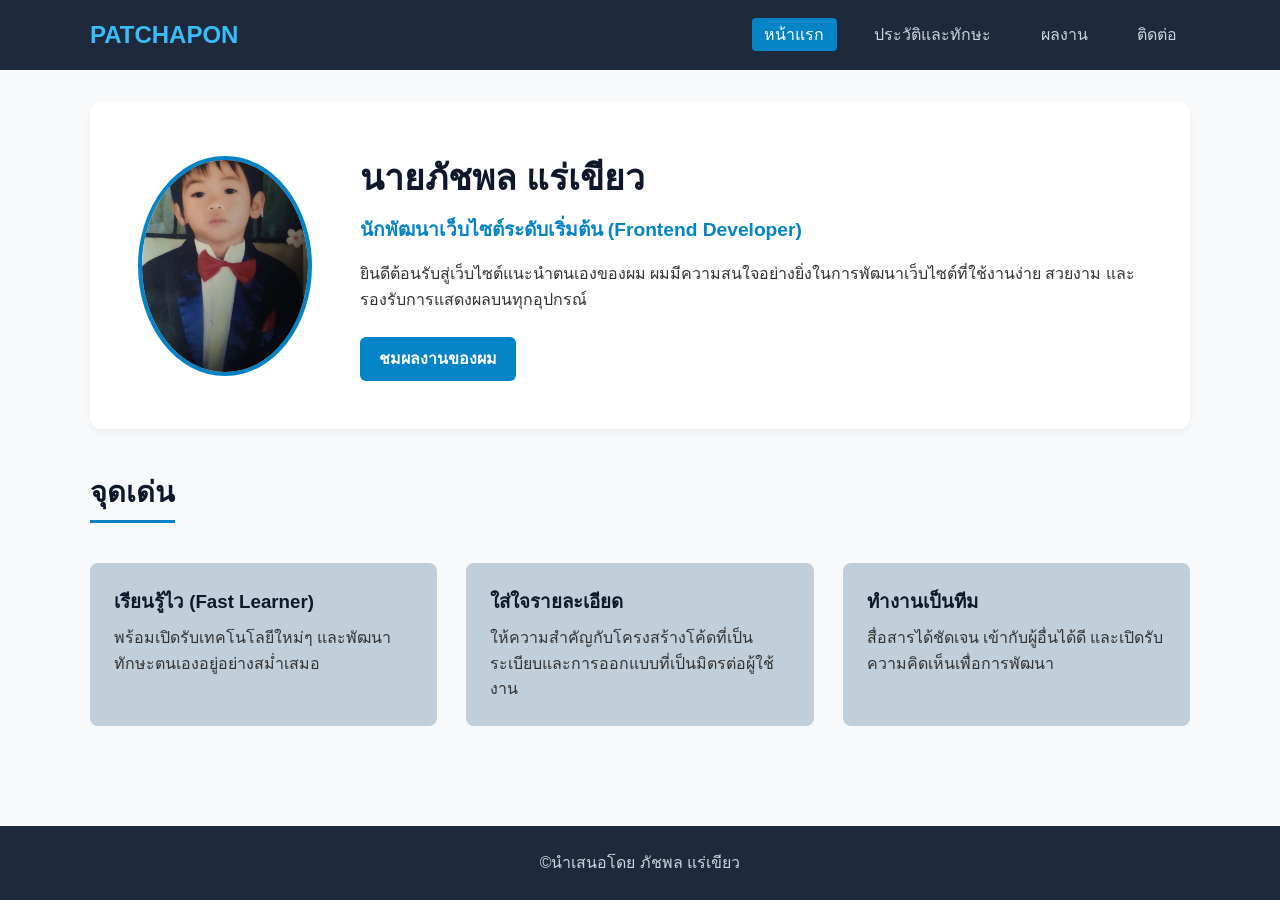
==== index.html @ ddca17ef "first commit" ====
<!DOCTYPE html>
<html lang="th">
<head>
    <meta charset="UTF-8">
    <meta name="viewport" content="width=device-width, initial-scale=1.0">
    <title>หน้าแรก - สมชาย ใจดี Portfolio</title>
    <link rel="stylesheet" href="style.css">
</head>
<body>

    <header>
        <div class="nav-container">
            <div class="logo">PATCHAPON</div>
            <nav>
                <ul>
                    <li><a href="index.html" class="active">หน้าแรก</a></li>
                    <li><a href="about.html">ประวัติและทักษะ</a></li>
                    <li><a href="portfolio.html">ผลงาน</a></li>
                    <li><a href="contact.html">ติดต่อ</a></li>
                </ul>
            </nav>
        </div>
    </header>

    <main>
        <section class="hero">
            <img src="images/me.jpg" alt="" class="hero-img">
            <div class="hero-text">
                <h1>นายภัชพล แร่เขียว</h1>
                <h2>นักพัฒนาเว็บไซต์ระดับเริ่มต้น (Frontend Developer)</h2>
                <p>ยินดีต้อนรับสู่เว็บไซต์แนะนำตนเองของผม ผมมีความสนใจอย่างยิ่งในการพัฒนาเว็บไซต์ที่ใช้งานง่าย สวยงาม และรองรับการแสดงผลบนทุกอุปกรณ์</p>
                <a href="portfolio.html" class="btn">ชมผลงานของผม</a>
            </div>
        </section>

        <section class="section-margin">
            <h2 class="section-title">จุดเด่น</h2>
            <div class="grid-container">
                <article class="card">
                    <h3>เรียนรู้ไว (Fast Learner)</h3>
                    <p>พร้อมเปิดรับเทคโนโลยีใหม่ๆ และพัฒนาทักษะตนเองอยู่อย่างสม่ำเสมอ</p>
                </article>
                <article class="card">
                    <h3>ใส่ใจรายละเอียด</h3>
                    <p>ให้ความสำคัญกับโครงสร้างโค้ดที่เป็นระเบียบและการออกแบบที่เป็นมิตรต่อผู้ใช้งาน</p>
                </article>
                <article class="card">
                    <h3>ทำงานเป็นทีม</h3>
                    <p>สื่อสารได้ชัดเจน เข้ากับผู้อื่นได้ดี และเปิดรับความคิดเห็นเพื่อการพัฒนา</p>
                </article>
            </div>
        </section>
    </main>

    <footer>
        <p>&copy;นําเสนอโดย ภัชพล แร่เขียว</p>
    </footer>

</body>
</html>
---- style.css ----
/* ==========================================================================
   1. BASE & RESET STYLES (ตั้งค่าพื้นฐานของเว็บไซต์)
   ========================================================================== */
* {
    margin: 0;
    padding: 0;
    box-sizing: border-box;
}

body {
    font-family: 'Segoe UI', Tahoma, Geneva, Verdana, sans-serif;
    line-height: 1.6;
    color: #333333;
    background-color: #f8f9fa;
    display: flex;
    flex-direction: column;
    min-height: 100vh; /* ดัน Footer ให้อยู่ล่างสุดเสมอ */
}

/* พื้นที่จัดวางเนื้อหาหลักกลางหน้าจอ */
main {
    flex: 1;
    max-width: 1100px;
    width: 90%;
    margin: 2rem auto;
}


/* ==========================================================================
   2. HEADER & NAVIGATION (แถบเมนูด้านบน)
   ========================================================================== */
header {
    background-color: #1e293b;
    color: #ffffff;
    padding: 1rem 0;
    position: sticky;
    top: 0;
}

.nav-container {
    max-width: 1100px;
    width: 90%;
    margin: 0 auto;
    display: flex;
    justify-content: space-between;
    align-items: center;
}

.logo {
    font-size: 1.5rem;
    font-weight: bold;
    color: #38bdf8;
}

nav ul {
    display: flex;
    list-style: none;
    gap: 1.5rem;
}

nav a {
    color: #cbd5e1;
    text-decoration: none;
    font-weight: 500;
    padding: 0.5rem 0.8rem;
    border-radius: 4px;
    transition: all 0.3s ease;
}

/* สถานะเมื่อเอาเมาส์ไปชี้เมนู */
nav a:hover {
    color: #ffffff;
    background-color: #334155;
}

nav a.active {
    color: #ffffff;
    background-color: #0284c7;
}


/* ==========================================================================
   3. REUSABLE COMPONENTS (ชิ้นส่วนที่ใช้ซ้ำได้หลายๆ หน้า)
   ========================================================================== */
/* สไตล์ปุ่มกด */
.btn {
    display: inline-block;
    padding: 0.6rem 1.2rem;
    background-color: #0284c7;
    color: #ffffff;
    text-decoration: none;
    border-radius: 6px;
    cursor: pointer;
    font-weight: 600;
    transition: background-color 0.3s ease;
}

.btn:hover {
    background-color: #01080c;
}

.btn-wrapper {
    margin-top: 1rem;
}

/* สไตล์หัวข้อประจำส่วน (Section Titles) */
.section-title {
    font-size: 1.8rem;
    color: #0f172a;
    margin-bottom: 1rem;
    border-bottom: 3px solid #0284c7;
    display: inline-block;
    padding-bottom: 0.3rem;
}


.section-margin {
    margin-top: 2.5rem;
}

/* หน้าทักษะและผลงาน */
.grid-container {
    display: grid;
    grid-template-columns: repeat(auto-fit, minmax(300px, 1fr));
    gap: 1.8rem;
    margin-top: 1.5rem;
}

.card {
    background-color: #c0cfda;
    border-radius: 8px;
    overflow: hidden;
    box-shadow: 0 4px 6px rgba(236, 232, 232, 0.05);
    padding: 1.5rem;
    display: flex;
    flex-direction: column;
}

.card-work {
    background-color: #c0cfda;
    border-radius: 8px;
    overflow: hidden;
    box-shadow: 0 4px 6px rgba(0, 0, 0, 0.05);
    padding: 1.5rem;
    display: flex;
    flex-direction: column;
    
    transition: transform 0.3s ease, box-shadow 0.3s ease;
}


.card-work:hover {
    transform: translateY(-10px); 
    box-shadow: 0 12px 24px rgba(0, 0, 0, 0.15); 
    cursor: pointer; 
}


.card-img {
    width: 100%;
    height: 180px;
    object-fit: cover;
    border-radius: 6px;
    margin-bottom: 1rem;
}

.card h3 {
    margin-bottom: 0.5rem;
    color: #0f172a;
}

/* ป้ายบอกเทคโนโลยีที่ใช้ (Tech Tags) */
.tech-tag {
    display: inline-block;
    background-color: #e0f2fe;
    color: #000000;
    font-size: 0.85rem;
    padding: 0.2rem 0.6rem;
    border-radius: 4px;
    margin-right: 0.4rem;
    margin-top: 0.5rem;
}


/* ==========================================================================
   4. HOME PAGE STYLES (สไตล์เฉพาะหน้าแรก - index.html)
   ========================================================================== */
.hero {
    display: flex;
    align-items: center;
    gap: 3rem;
    background-color: #ffffff;
    padding: 3rem;
    border-radius: 12px;
    box-shadow: 0 4px 6px rgba(0, 0, 0, 0.05);
}

.hero-img {
    width: 220px;
    height: 220px;
    border-radius: 50%;
    object-fit: cover;
    border: 4px solid #0284c7;
}

.hero-text h1 {
    font-size: 2.2rem;
    color: #0f172a;
    margin-bottom: 0.5rem;
}

.hero-text h2 {
    font-size: 1.2rem;
    color: #0284c7;
    margin-bottom: 1rem;
}

.hero-text p {
    margin-bottom: 1.5rem;
}


/* ==========================================================================
   5. CONTACT PAGE STYLES (สไตล์เฉพาะหน้าติดต่อ - contact.html)
   ========================================================================== */

   /* ==========================================================================
   5. CONTACT PAGE STYLES (สไตล์เฉพาะหน้าติดต่อ แบบการ์ดโซเชียล)
   ========================================================================== */
.social-grid {
    display: grid;
    grid-template-columns: repeat(auto-fit, minmax(220px, 1fr));
    gap: 1.5rem;
    margin-top: 2rem;
}

.social-card {
    background-color: #b9c3c9;
    border-radius: 12px;
    padding: 2.5rem 1rem;
    text-align: center;
    text-decoration: none;
    transition: transform 0.3s ease, box-shadow 0.3s ease, border-color 0.3s ease;
    border-top: 5px solid #00aeff; 
}

.social-card:hover {
    transform: translateY(-8px);
}

/* สีขอบด้านบนเฉพาะของแต่ละแอปตอนเอาเมาส์ชี้ */
.social-card.email:hover { border-color: #ea4335; }
.social-card.github:hover { border-color: #333333; }
.social-card.facebook:hover { border-color: #023270; }

.social-card .icon {
    font-size: 3.5rem;
    margin-bottom: 1rem;
}

.social-card h3 {
    font-size: 1.3rem;
    color: #0f172a;
    margin-bottom: 0.5rem;
}

.social-card p {
    color: #64748b;
    font-size: 1rem;
}


/* ==========================================================================
   6. FOOTER STYLES (ส่วนท้ายเว็บไซต์ - ใช้ร่วมกันทุกหน้า)
   ========================================================================== */
footer {
    background-color: #1e293b;
    color: #cbd5e1;
    text-align: center;
    padding: 1.5rem 0;
    margin-top: auto;
}
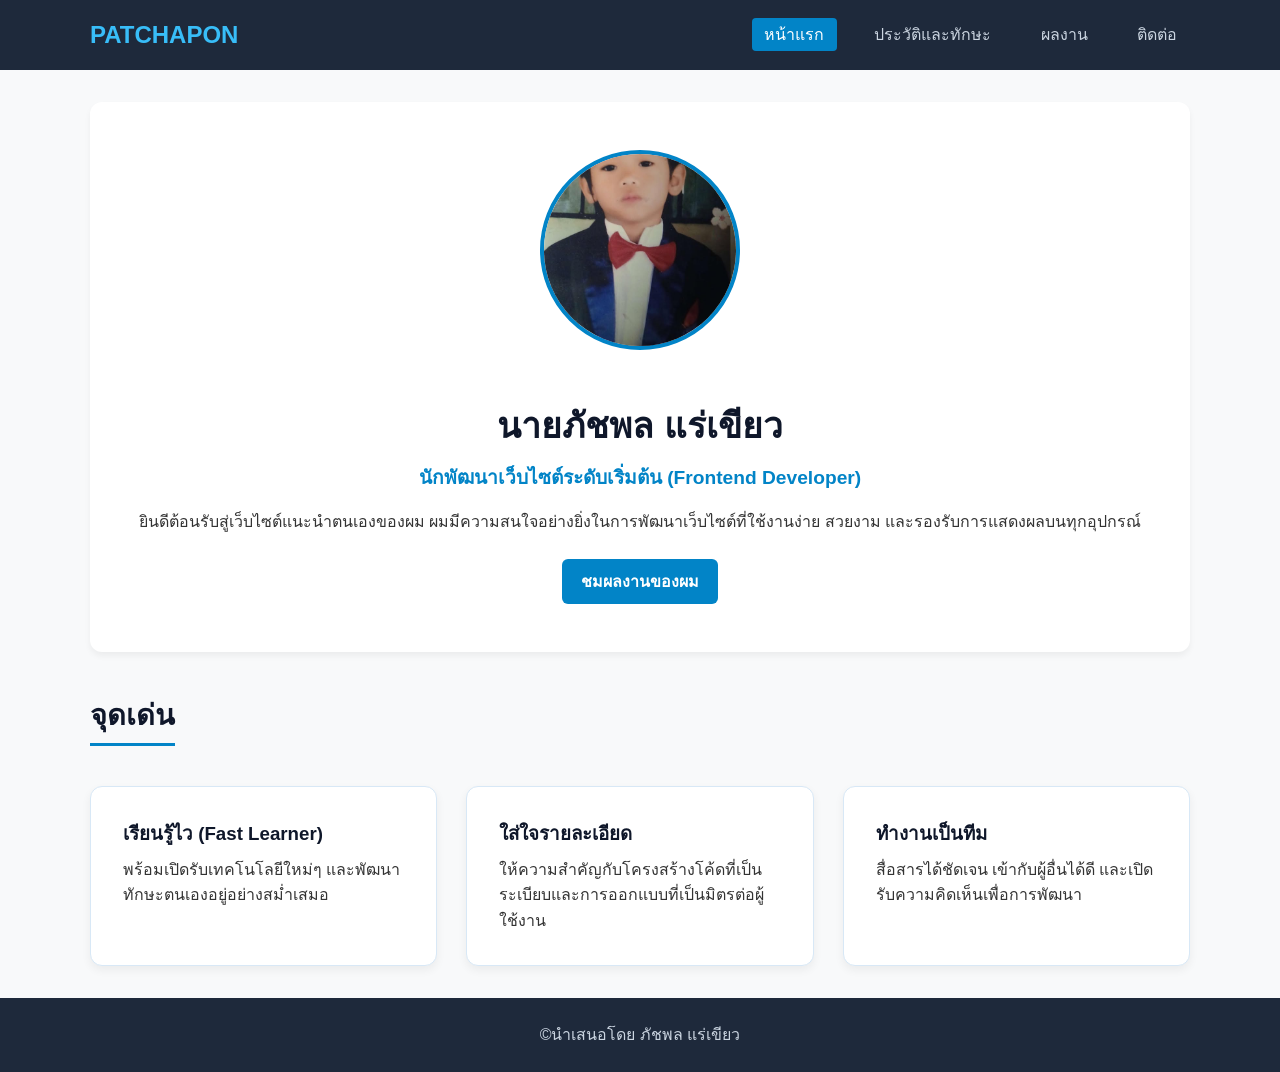
==== commit e79fb802: "last eiei" ====
--- a/index.html
+++ b/index.html
@@ -22,7 +22,7 @@
         </div>
     </header>
 
-    <main>
+    <main class="contain">
         <section class="hero">
             <img src="images/me.jpg" alt="" class="hero-img">
             <div class="hero-text">
--- a/style.css
+++ b/style.css
@@ -2,281 +2,422 @@
    1. BASE & RESET STYLES (ตั้งค่าพื้นฐานของเว็บไซต์)
    ========================================================================== */
 * {
-    margin: 0;
-    padding: 0;
-    box-sizing: border-box;
+  margin: 0;
+  padding: 0;
+  box-sizing: border-box;
 }
 
 body {
-    font-family: 'Segoe UI', Tahoma, Geneva, Verdana, sans-serif;
-    line-height: 1.6;
-    color: #333333;
-    background-color: #f8f9fa;
+  font-family: "Segoe UI", Tahoma, Geneva, Verdana, sans-serif;
+  line-height: 1.6;
+  color: #333333;
+  background-color: #f8f9fa;
+  display: flex;
+  flex-direction: column;
+  min-height: 70vh;
+  /* ดัน Footer ให้อยู่ล่างสุดเสมอ */
+}
+
+/* พื้นที่จัดวางเนื้อหาหลักกลางหน้าจอ */
+main {
+  flex: 1;
+  max-width: 1100px;
+  width: 90%;
+  margin: 2rem auto;
+}
+
+/* ==========================================================================
+2. HEADER & NAVIGATION (แถบเมนูด้านบน)
+   ========================================================================== */
+header {
+  background-color: #1e293b;
+  color: #ffffff;
+  padding: 1rem 0;
+  position: sticky;
+  top: 0;
+  z-index: 10;
+}
+
+.contain {
+
+  min-height: 80vh;
+}
+
+.nav-container {
+  max-width: 1100px;
+  width: 90%;
+  margin: 0 auto;
+  display: flex;
+  justify-content: space-between;
+  align-items: center;
+}
+
+.logo {
+  font-size: 1.5rem;
+  font-weight: bold;
+  color: #38bdf8;
+}
+
+nav ul {
+  display: flex;
+  list-style: none;
+  gap: 1.5rem;
+}
+
+nav a {
+  color: #cbd5e1;
+  text-decoration: none;
+  font-weight: 500;
+  padding: 0.5rem 0.8rem;
+  border-radius: 4px;
+  transition: all 0.3s ease;
+}
+
+/* สถานะเมื่อเอาเมาส์ไปชี้เมนู */
+nav a:hover {
+  color: #ffffff;
+  background-color: #334155;
+}
+
+nav a.active {
+  color: #ffffff;
+  background-color: #0284c7;
+}
+
+/* ==========================================================================
+   3. REUSABLE COMPONENTS (ชิ้นส่วนที่ใช้ซ้ำได้หลายๆ หน้า)
+   ========================================================================== */
+/* สไตล์ปุ่มกด */
+.btn {
+  display: inline-block;
+  padding: 0.6rem 1.2rem;
+  background-color: #0284c7;
+  color: #ffffff;
+  text-decoration: none;
+  border-radius: 6px;
+  cursor: pointer;
+  font-weight: 600;
+  transition: background-color 0.3s ease;
+}
+
+.btn:hover {
+  background-color: #01080c;
+}
+
+.btn-wrapper {
+  margin-top: 1rem;
+}
+
+/* สไตล์หัวข้อประจำส่วน (Section Titles) */
+.section-title {
+  font-size: 1.8rem;
+  color: #0f172a;
+  margin-bottom: 1rem;
+  border-bottom: 3px solid #0284c7;
+  display: inline-block;
+  padding-bottom: 0.3rem;
+}
+
+.section-margin {
+  margin-top: 2.5rem;
+}
+
+/* หน้าทักษะและผลงาน */
+.grid-container {
+  display: grid;
+  grid-template-columns: repeat(auto-fit, minmax(220px, 1fr));
+  gap: 1.8rem;
+  margin-top: 1.5rem;
+}
+
+.card {
+    min-height: 100px;
+    background-color: #ffffff;
+    border: 1px solid #d8e8f6;
+    border-radius: 12px;
+    padding: 2rem; /* ใช้ตัวนี้ตัวเดียวเพื่อควบคุมทุกด้านให้เท่ากัน */
     display: flex;
     flex-direction: column;
-    min-height: 100vh; /* ดัน Footer ให้อยู่ล่างสุดเสมอ */
-}
-
-/* พื้นที่จัดวางเนื้อหาหลักกลางหน้าจอ */
-main {
-    flex: 1;
-    max-width: 1100px;
-    width: 90%;
-    margin: 2rem auto;
-}
-
-
-/* ==========================================================================
-   2. HEADER & NAVIGATION (แถบเมนูด้านบน)
-   ========================================================================== */
-header {
-    background-color: #1e293b;
-    color: #ffffff;
-    padding: 1rem 0;
-    position: sticky;
-    top: 0;
-}
-
-.nav-container {
-    max-width: 1100px;
-    width: 90%;
-    margin: 0 auto;
-    display: flex;
-    justify-content: space-between;
-    align-items: center;
-}
-
-.logo {
-    font-size: 1.5rem;
-    font-weight: bold;
-    color: #38bdf8;
-}
-
-nav ul {
-    display: flex;
-    list-style: none;
-    gap: 1.5rem;
-}
-
-nav a {
-    color: #cbd5e1;
-    text-decoration: none;
-    font-weight: 500;
-    padding: 0.5rem 0.8rem;
-    border-radius: 4px;
-    transition: all 0.3s ease;
-}
-
-/* สถานะเมื่อเอาเมาส์ไปชี้เมนู */
-nav a:hover {
-    color: #ffffff;
-    background-color: #334155;
-}
-
-nav a.active {
-    color: #ffffff;
-    background-color: #0284c7;
-}
-
-
-/* ==========================================================================
-   3. REUSABLE COMPONENTS (ชิ้นส่วนที่ใช้ซ้ำได้หลายๆ หน้า)
-   ========================================================================== */
-/* สไตล์ปุ่มกด */
-.btn {
-    display: inline-block;
-    padding: 0.6rem 1.2rem;
-    background-color: #0284c7;
-    color: #ffffff;
-    text-decoration: none;
-    border-radius: 6px;
-    cursor: pointer;
-    font-weight: 600;
-    transition: background-color 0.3s ease;
-}
-
-.btn:hover {
-    background-color: #01080c;
-}
-
-.btn-wrapper {
-    margin-top: 1rem;
-}
-
-/* สไตล์หัวข้อประจำส่วน (Section Titles) */
-.section-title {
-    font-size: 1.8rem;
-    color: #0f172a;
-    margin-bottom: 1rem;
-    border-bottom: 3px solid #0284c7;
-    display: inline-block;
-    padding-bottom: 0.3rem;
-}
-
-
-.section-margin {
-    margin-top: 2.5rem;
-}
-
-/* หน้าทักษะและผลงาน */
-.grid-container {
-    display: grid;
-    grid-template-columns: repeat(auto-fit, minmax(300px, 1fr));
-    gap: 1.8rem;
-    margin-top: 1.5rem;
-}
-
-.card {
-    background-color: #c0cfda;
-    border-radius: 8px;
-    overflow: hidden;
-    box-shadow: 0 4px 6px rgba(236, 232, 232, 0.05);
-    padding: 1.5rem;
-    display: flex;
-    flex-direction: column;
+    box-shadow: 0 4px 10px rgba(0, 0, 0, 0.06);
+    transition: transform 0.3s ease, box-shadow 0.3s ease;
 }
 
 .card-work {
-    background-color: #c0cfda;
-    border-radius: 8px;
-    overflow: hidden;
-    box-shadow: 0 4px 6px rgba(0, 0, 0, 0.05);
-    padding: 1.5rem;
-    display: flex;
-    flex-direction: column;
-    
-    transition: transform 0.3s ease, box-shadow 0.3s ease;
-}
-
+  background-color: #c0cfda;
+  border-radius: 8px;
+  overflow: hidden;
+  box-shadow: 0 4px 6px rgba(0, 0, 0, 0.05);
+  padding: 1.5rem;
+  display: flex;
+  flex-direction: column;
+
+  transition:
+    transform 0.3s ease,
+    box-shadow 0.3s ease;
+}
 
 .card-work:hover {
-    transform: translateY(-10px); 
-    box-shadow: 0 12px 24px rgba(0, 0, 0, 0.15); 
-    cursor: pointer; 
-}
-
+  transform: translateY(-10px);
+  box-shadow: 0 12px 24px rgba(0, 0, 0, 0.15);
+  cursor: pointer;
+}
 
 .card-img {
-    width: 100%;
-    height: 180px;
-    object-fit: cover;
-    border-radius: 6px;
-    margin-bottom: 1rem;
+  width: 100%;
+  height: 180px;
+  object-fit: cover;
+  border-radius: 6px;
+  margin-bottom: 1rem;
 }
 
 .card h3 {
-    margin-bottom: 0.5rem;
-    color: #0f172a;
+  margin-bottom: 0.5rem;
+  color: #0f172a;
 }
 
 /* ป้ายบอกเทคโนโลยีที่ใช้ (Tech Tags) */
 .tech-tag {
-    display: inline-block;
-    background-color: #e0f2fe;
-    color: #000000;
-    font-size: 0.85rem;
-    padding: 0.2rem 0.6rem;
-    border-radius: 4px;
-    margin-right: 0.4rem;
-    margin-top: 0.5rem;
-}
-
+  display: inline-block;
+  background-color: #e0f2fe;
+  color: #000000;
+  font-size: 0.85rem;
+  padding: 0.2rem 0.6rem;
+  border-radius: 4px;
+  margin-right: 0.4rem;
+  margin-top: 0.5rem;
+}
 
 /* ==========================================================================
    4. HOME PAGE STYLES (สไตล์เฉพาะหน้าแรก - index.html)
    ========================================================================== */
 .hero {
-    display: flex;
-    align-items: center;
-    gap: 3rem;
-    background-color: #ffffff;
-    padding: 3rem;
-    border-radius: 12px;
-    box-shadow: 0 4px 6px rgba(0, 0, 0, 0.05);
+  display: flex;
+  align-items: center;
+  gap: 3rem;
+  background-color: #ffffff;
+  padding: 3rem;
+  border-radius: 12px;
+  box-shadow: 0 4px 6px rgba(0, 0, 0, 0.05);
+  align-items: center;
+  text-align: center;
+  flex-direction: column;
 }
 
 .hero-img {
-    width: 220px;
-    height: 220px;
-    border-radius: 50%;
-    object-fit: cover;
-    border: 4px solid #0284c7;
+  width: 200px;
+  height: 200px;
+  border-radius: 50%;
+  object-fit: cover;
+  border: 4px solid #0284c7;
 }
 
 .hero-text h1 {
-    font-size: 2.2rem;
-    color: #0f172a;
-    margin-bottom: 0.5rem;
+  font-size: 2.2rem;
+  color: #0f172a;
+  margin-bottom: 0.5rem;
 }
 
 .hero-text h2 {
-    font-size: 1.2rem;
-    color: #0284c7;
-    margin-bottom: 1rem;
+  font-size: 1.2rem;
+  color: #0284c7;
+  margin-bottom: 1rem;
 }
 
 .hero-text p {
-    margin-bottom: 1.5rem;
-}
-
+  margin-bottom: 1.5rem;
+}
 
 /* ==========================================================================
    5. CONTACT PAGE STYLES (สไตล์เฉพาะหน้าติดต่อ - contact.html)
    ========================================================================== */
 
-   /* ==========================================================================
+/* ==========================================================================
    5. CONTACT PAGE STYLES (สไตล์เฉพาะหน้าติดต่อ แบบการ์ดโซเชียล)
    ========================================================================== */
 .social-grid {
-    display: grid;
-    grid-template-columns: repeat(auto-fit, minmax(220px, 1fr));
-    gap: 1.5rem;
-    margin-top: 2rem;
+  display: grid;
+  grid-template-columns: repeat(auto-fit, minmax(220px, 1fr));
+  gap: 1.5rem;
+  margin-top: 2rem;
 }
 
 .social-card {
-    background-color: #b9c3c9;
-    border-radius: 12px;
-    padding: 2.5rem 1rem;
+  background-color: #b9c3c9;
+  border-radius: 12px;
+  padding: 2.5rem 1rem;
+  text-align: center;
+  text-decoration: none;
+  transition:
+    transform 0.3s ease,
+    box-shadow 0.3s ease,
+    border-color 0.3s ease;
+  border-top: 5px solid #00aeff;
+}
+
+.social-card:hover {
+  transform: translateY(-8px);
+}
+
+/* สีขอบด้านบน */
+.social-card.email:hover {
+  border-color: #ea4335;
+}
+
+.social-card.github:hover {
+  border-color: #ff7b00;
+}
+
+.social-card.facebook:hover {
+  border-color: #5eff02;
+}
+
+.social-card .icon {
+  font-size: 3.5rem;
+  margin-bottom: 1rem;
+}
+
+.social-card h3 {
+  font-size: 1.3rem;
+  color: #0f172a;
+  margin-bottom: 0.5rem;
+}
+
+.social-card p {
+  color: #64748b;
+  font-size: 1rem;
+}
+
+/* ==========================================================================
+                             แบบฟอร์ม
+========================================================================== */
+
+.contact-form-container {
+  max-width: 500px;
+  margin: 30px auto;
+  padding: 24px;
+  background-color: #ffffff;
+  border-radius: 12px;
+  box-shadow: 0 6px 20px rgba(65, 63, 63, 0.979);
+}
+
+.contact-form-container h2 {
+  margin-bottom: 16px;
+  color: #1a1a1a;
+  font-size: 1.5rem;
+  text-align: center;
+  font-weight: 600;
+}
+
+.form-grid {
+  display: grid;
+  gap: 12px;
+  margin-bottom: 12px;
+}
+
+/* ช่องข้อความให้กินพื้นที่ยาวเต็ม 2 คอลัมน์ */
+.form-group.full-width {
+  grid-column: span 2;
+}
+
+.form-group input,
+.form-group textarea {
+  width: 100%;
+  padding: 10px 14px;
+  border: 1.5px solid #709bd3;
+  border-radius: 8px;
+  font-size: 0.95rem;
+  color: #2d3748;
+  background-color: #a6c5e4;
+  transition: all 0.2s ease;
+  box-sizing: border-box;
+}
+
+.form-group input:focus {
+  outline: none;
+  border-color: #3b82f6;
+  background-color: #ffffff;
+  box-shadow: 0 0 0 3px rgba(59, 130, 246, 0.15);
+}
+
+/* ปุ่มส่งข้อความ */
+.submit-btn {
+  width: 100%;
+  padding: 10px;
+  background-color: #3b82f6;
+  color: #fcf9f9;
+  border: none;
+  border-radius: 8px;
+  font-size: 0.95rem;
+  font-weight: 600;
+  cursor: pointer;
+  transition: background-color 0.2s ease;
+}
+
+.submit-btn:hover {
+  background-color: #2563eb;
+}
+
+/* Responsive */
+@media (max-width: 768px) {
+  .nav-container,
+  .hero {
+    flex-direction: column;
     text-align: center;
-    text-decoration: none;
-    transition: transform 0.3s ease, box-shadow 0.3s ease, border-color 0.3s ease;
-    border-top: 5px solid #00aeff; 
-}
-
-.social-card:hover {
-    transform: translateY(-8px);
-}
-
-/* สีขอบด้านบนเฉพาะของแต่ละแอปตอนเอาเมาส์ชี้ */
-.social-card.email:hover { border-color: #ea4335; }
-.social-card.github:hover { border-color: #333333; }
-.social-card.facebook:hover { border-color: #023270; }
-
-.social-card .icon {
-    font-size: 3.5rem;
-    margin-bottom: 1rem;
-}
-
-.social-card h3 {
-    font-size: 1.3rem;
-    color: #0f172a;
-    margin-bottom: 0.5rem;
-}
-
-.social-card p {
-    color: #64748b;
-    font-size: 1rem;
-}
-
+  }
+
+  nav ul {
+    flex-wrap: wrap;
+    justify-content: center;
+    gap: 0.5rem;
+  }
+
+  .hero {
+    padding: 1.5rem;
+  }
+
+  .hero-img {
+    width: 180px;
+    height: 180px;
+  }
+
+  .grid-container,
+  .social-grid {
+    grid-template-columns: repeat(auto-fit, minmax(min(100%, 250px), 3fr));
+  }
+}
+
+@media (max-width: 480px) {
+  main {
+    width: 94%;
+  }
+
+  .hero-img {
+    width: 150px;
+    height: 150px;
+  }
+
+  .hero-text h1 {
+    font-size: 1.5rem;
+  }
+
+  .grid-container,
+  .social-grid {
+    grid-template-columns: 1fr;
+  }
+
+  .contact-form-container {
+    width: 100%;
+    padding: 1rem;
+  }
+}
 
 /* ==========================================================================
    6. FOOTER STYLES (ส่วนท้ายเว็บไซต์ - ใช้ร่วมกันทุกหน้า)
    ========================================================================== */
 footer {
-    background-color: #1e293b;
-    color: #cbd5e1;
-    text-align: center;
-    padding: 1.5rem 0;
-    margin-top: auto;
-}+  background-color: #1e293b;
+  color: #cbd5e1;
+  text-align: center;
+  padding: 1.5rem 0;
+  margin-top: auto;
+}
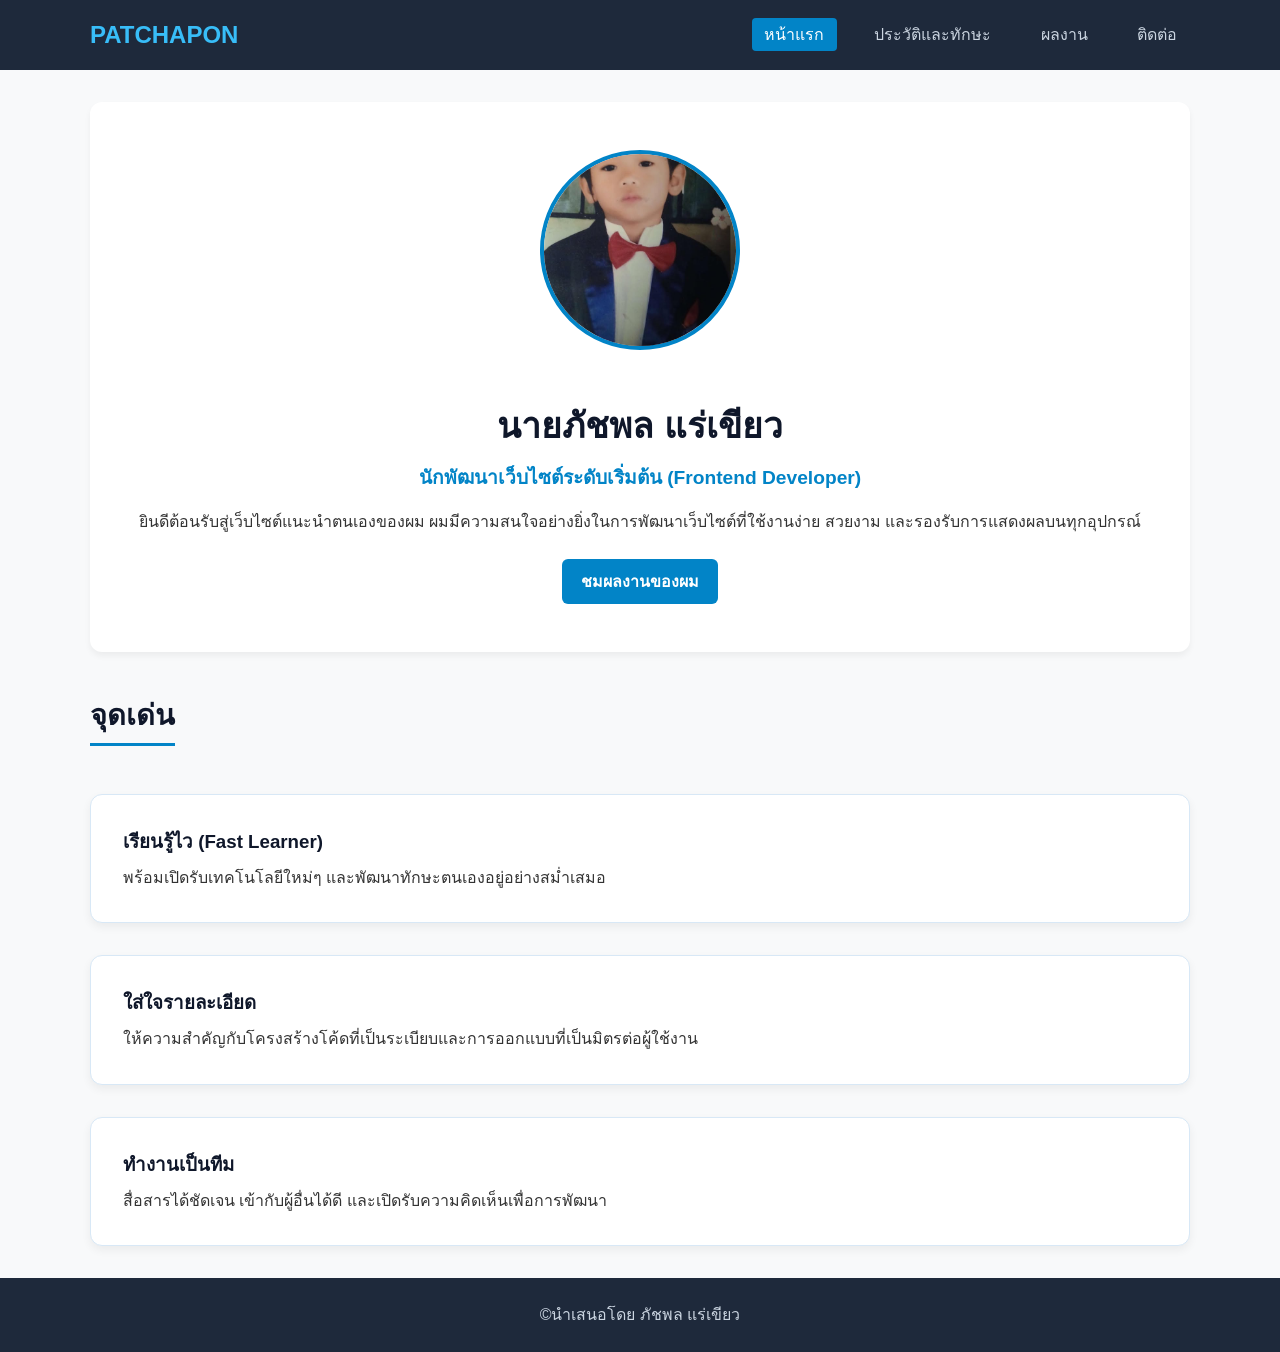
==== commit 769391d2: "name" ====
--- a/index.html
+++ b/index.html
@@ -3,7 +3,7 @@
 <head>
     <meta charset="UTF-8">
     <meta name="viewport" content="width=device-width, initial-scale=1.0">
-    <title>หน้าแรก - สมชาย ใจดี Portfolio</title>
+    <title>patchapon</title>
     <link rel="stylesheet" href="style.css">
 </head>
 <body>
@@ -22,7 +22,7 @@
         </div>
     </header>
 
-    <main class="contain">
+    <main class="contain-1">
         <section class="hero">
             <img src="images/me.jpg" alt="" class="hero-img">
             <div class="hero-text">
@@ -35,7 +35,7 @@
 
         <section class="section-margin">
             <h2 class="section-title">จุดเด่น</h2>
-            <div class="grid-container">
+            <div class="grid-container1">
                 <article class="card">
                     <h3>เรียนรู้ไว (Fast Learner)</h3>
                     <p>พร้อมเปิดรับเทคโนโลยีใหม่ๆ และพัฒนาทักษะตนเองอยู่อย่างสม่ำเสมอ</p>
--- a/style.css
+++ b/style.css
@@ -39,7 +39,6 @@
 }
 
 .contain {
-
   min-height: 80vh;
 }
 
@@ -125,10 +124,15 @@
 /* หน้าทักษะและผลงาน */
 .grid-container {
   display: grid;
-  grid-template-columns: repeat(auto-fit, minmax(220px, 1fr));
+  grid-template-columns: repeat(auto-fit, minmax(220px, 3fr));
   gap: 1.8rem;
   margin-top: 1.5rem;
 }
+
+.grid-container1 {
+grid-template-columns: repeat(3, 1fr);
+}
+
 
 .card {
     min-height: 100px;
@@ -140,6 +144,7 @@
     flex-direction: column;
     box-shadow: 0 4px 10px rgba(0, 0, 0, 0.06);
     transition: transform 0.3s ease, box-shadow 0.3s ease;
+    margin-top: 2rem;
 }
 
 .card-work {
